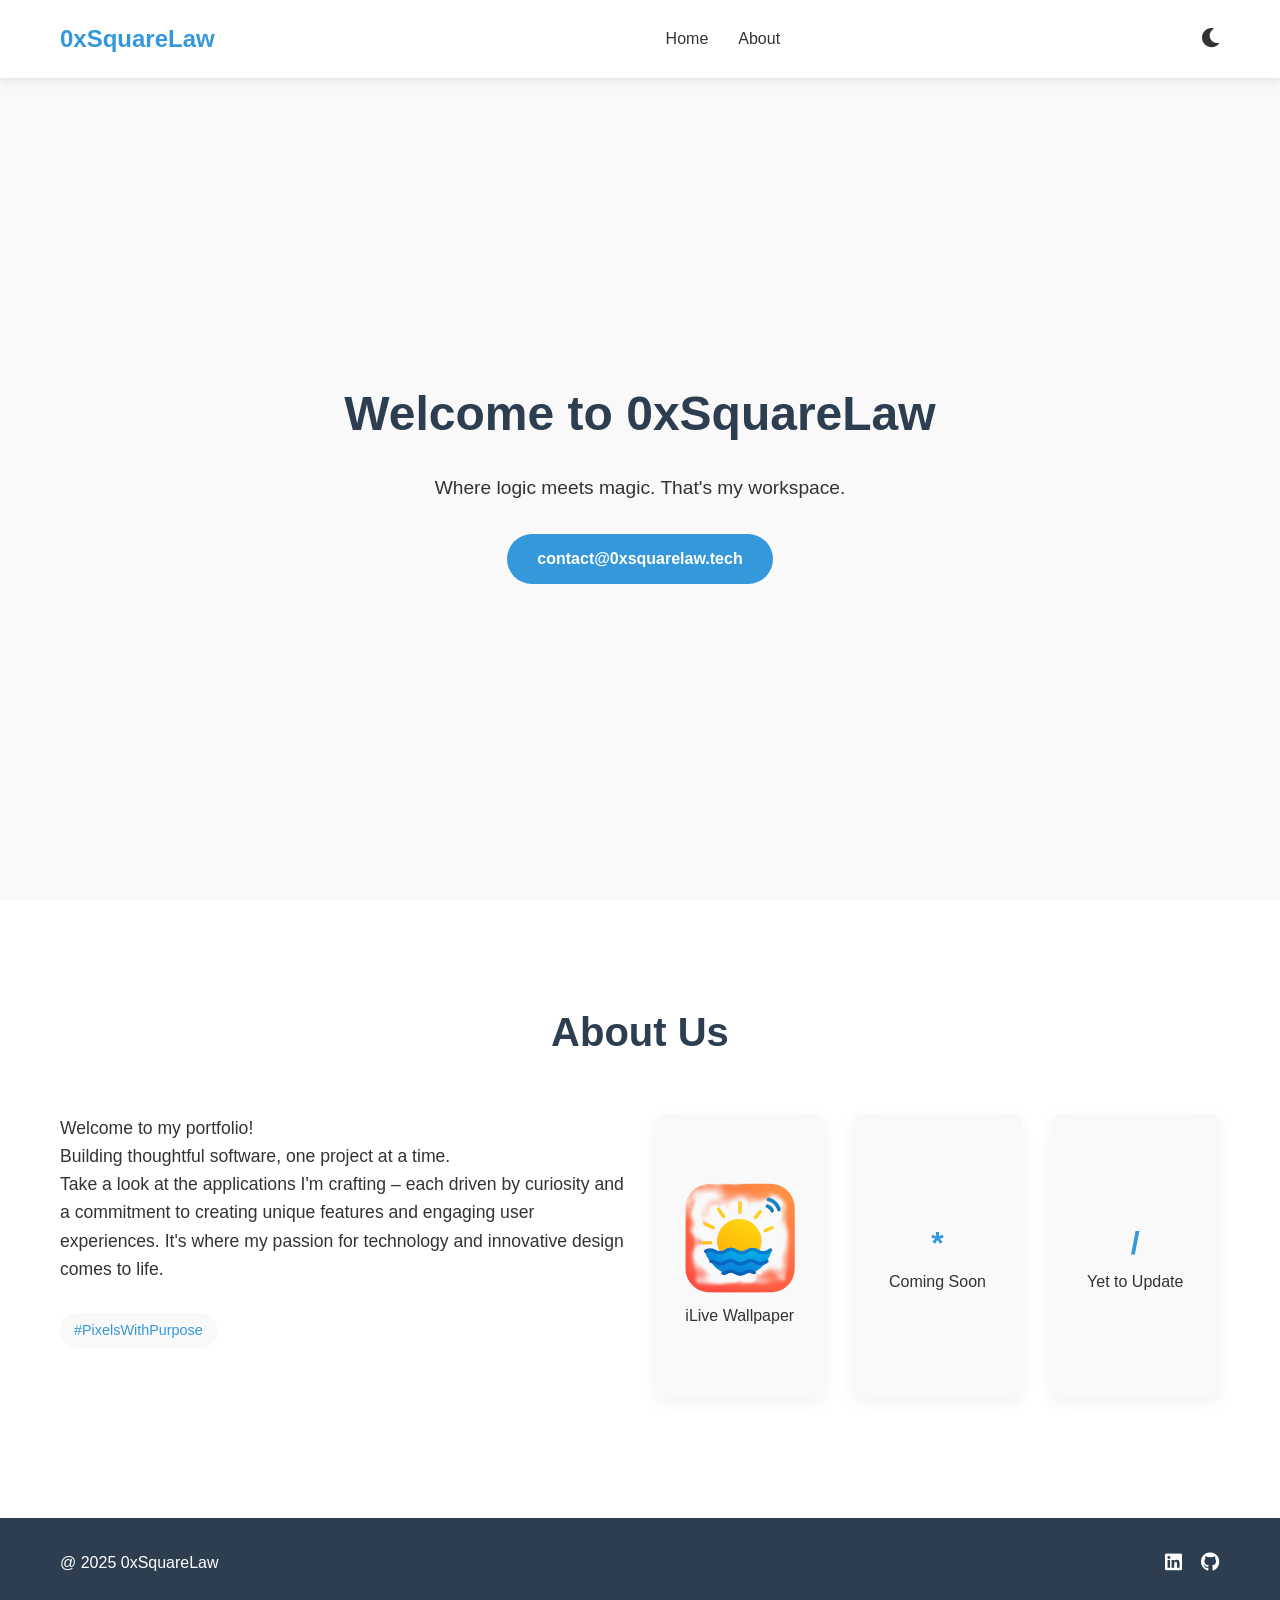
==== index.html @ e5b52858 "v1-web" ====
<!DOCTYPE html>
<html lang="en">
<head>
    <meta charset="UTF-8">
    <meta name="viewport" content="width=device-width, initial-scale=1.0">
    <title>0xSquareLaw</title>
    <link rel="stylesheet" href="styles.css">
    <link rel="stylesheet" href="https://cdnjs.cloudflare.com/ajax/libs/font-awesome/5.15.3/css/all.min.css">
</head>
<body>
    <header>
        <div class="container">
            <div class="logo">0xSquareLaw</div>
            <nav>
                <ul>
                    <li><a href="#home">Home</a></li>
                    <li><a href="#about">About</a></li>
                </ul>
            </nav>
            <div class="theme-toggle"><i class="fas fa-moon"></i></div>
        </div>
    </header>

    <section id="home" class="hero">
        <div class="container">
            <div class="hero-content">
                <h1 class="fade-in">Welcome to 0xSquareLaw</h1>
                <p class="fade-in">Where logic meets magic. That's my workspace.</p>
                <a href="mailto:contact@0xsquarelaw.tech" class="btn fade-in">contact@0xsquarelaw.tech</a>
            </div>
        </div>
    </section>

    <section id="about" class="about">
        <div class="container">
            <h2>About Us</h2>
            <div class="about-content">
                <div class="about-text">
                    <p>Welcome to my portfolio! </p>
                    <p>Building thoughtful software, one project at a time.</p>
                    <p>Take a look at the applications I'm crafting – each driven by curiosity and a commitment to creating unique features and engaging user experiences. It's where my passion for technology and innovative design comes to life.</p>
                    <div class="hashtags">
                        <span class="tag">#PixelsWithPurpose</span>
                    </div>
                </div>
                <div class="about-stats">
                    <a href="https://ilivewallpaper.0xsquarelaw.tech/" class="stat-link">
                        <div class="stat-box">
                            <img src="ilivewallpaper.webp" alt="ilivewallpaper">
                            <p>iLive Wallpaper</p>
                        </div>
                    </a>
                    <a href="https://github.com/0xsquarelaw/" class="stat-link">
                        <div class="stat-box">
                            <h3>*</h3>
                            <p>Coming Soon</p>
                        </div>
                    </a>
                    <a href="https://0xsquarelaw.tech/" class="stat-link">
                        <div class="stat-box">
                            <h3>/</h3>
                            <p>Yet to Update</p>
                        </div>
                    </a>
                </div>
            </div>
        </div>
    </section>

    <footer>
        <div class="container">
            <div class="copyright">
                <p>@ 2025 0xSquareLaw</p>
            </div>
            <div class="social-icons">
                <a href="https://linkedin.com/in/0xsquarelaw" target="_blank"><i class="fab fa-linkedin"></i></a>
                <a href="https://github.com/0xsquarelaw" target="_blank"><i class="fab fa-github"></i></a>
            </div>
        </div>
    </footer>

    <script src="script.js"></script>
</body>
</html>
---- styles.css ----
:root {
    --primary-color: #3498db;
    --secondary-color: #2c3e50;
    --text-color: #333;
    --bg-color: #fff;
    --light-bg: #f9f9f9;
    --dark-bg: #1a1a1a;
    --dark-text: #f4f4f4;
    --transition: all 0.3s ease;
}

.dark-mode {
    --text-color: #f4f4f4;
    --bg-color: #121212;
    --light-bg: #1e1e1e;
    --secondary-color: #3498db;
}

* {
    margin: 0;
    padding: 0;
    box-sizing: border-box;
}

html {
    scroll-behavior: smooth;
}

body {
    font-family: 'Segoe UI', Tahoma, Geneva, Verdana, sans-serif;
    line-height: 1.6;
    color: var(--text-color);
    background-color: var(--bg-color);
    transition: var(--transition);
}

.container {
    max-width: 1200px;
    margin: 0 auto;
    padding: 0 20px;
}

/* Header */
header {
    position: fixed;
    width: 100%;
    top: 0;
    background-color: var(--bg-color);
    box-shadow: 0 2px 10px rgba(0, 0, 0, 0.1);
    z-index: 1000;
    transition: var(--transition);
}

header .container {
    display: flex;
    justify-content: space-between;
    align-items: center;
    padding: 20px;
}

.logo {
    font-size: 1.5rem;
    font-weight: bold;
    color: var(--primary-color);
}

nav ul {
    display: flex;
    list-style: none;
}

nav ul li {
    margin-left: 30px;
}

nav ul li a {
    text-decoration: none;
    color: var(--text-color);
    font-weight: 500;
    transition: var(--transition);
}

nav ul li a:hover {
    color: var(--primary-color);
}

.theme-toggle {
    cursor: pointer;
    font-size: 1.2rem;
    transition: var(--transition);
}

.theme-toggle:hover {
    color: var(--primary-color);
}

/* Hero Section */
.hero {
    height: 100vh;
    display: flex;
    align-items: center;
    background-color: var(--light-bg);
    text-align: center;
    padding-top: 60px;
}

.hero-content {
    width: 100%;
    display: flex;
    flex-direction: column;
    align-items: center;
    justify-content: center;
}

.hero h1 {
    font-size: 3rem;
    margin-bottom: 20px;
    color: var(--secondary-color);
}

.hero p {
    font-size: 1.2rem;
    margin-bottom: 30px;
    max-width: 600px;
    margin-left: auto;
    margin-right: auto;
}

.btn {
    display: inline-block;
    background-color: var(--primary-color);
    color: #fff;
    padding: 12px 30px;
    border-radius: 30px;
    text-decoration: none;
    font-weight: 600;
    transition: var(--transition);
    border: none;
    cursor: pointer;
}

.btn:hover {
    background-color: var(--secondary-color);
    transform: translateY(-3px);
    box-shadow: 0 10px 20px rgba(0, 0, 0, 0.1);
}

/* About Section */
.about {
    padding: 100px 0;
    background-color: var(--bg-color);
}

.about h2 {
    text-align: center;
    font-size: 2.5rem;
    margin-bottom: 50px;
    color: var(--secondary-color);
}

.about-content {
    display: flex;
    flex-wrap: wrap;
    justify-content: space-between;
}

.about-text {
    flex: 1;
    min-width: 300px;
    padding-right: 30px;
    font-size: 1.1rem;
    text-align: left;
}

.about-text {
    width: 100%;
    margin-bottom: 40px;
    font-size: 1.1rem;
    text-align: left;
}

.hashtags {
    margin: 25px 0;
    display: flex;
    flex-wrap: wrap;
    justify-content: flex-start;
}

.tag {
    display: inline-block;
    background-color: var(--light-bg);
    color: var(--primary-color);
    padding: 6px 14px;
    border-radius: 20px;
    margin: 5px 10px 5px 0;
    font-size: 0.9rem;
    font-weight: 500;
    transition: var(--transition);
}

.tag:hover {
    background-color: var(--primary-color);
    color: white;
    transform: translateY(-3px);
}

.about-stats {
    flex: 1;
    min-width: 300px;
    display: flex;
    flex-wrap: wrap;
    justify-content: space-between;
    align-items: stretch;
}

.stat-link {
    width: 30%;
    text-decoration: none;
    color: var(--text-color);
    margin-bottom: 20px;
    display: flex;
}

.stat-box {
    background-color: var(--light-bg);
    padding: 30px;
    border-radius: 10px;
    text-align: center;
    width: 100%;
    display: flex;
    flex-direction: column;
    justify-content: center;
    box-shadow: 0 5px 15px rgba(0, 0, 0, 0.05);
    transition: var(--transition);
}

.stat-box img {
    max-width: 100%;
    max-height: 150px;
    object-fit: cover;
    margin-bottom: 10px;
}

.stat-link:hover .stat-box {
    transform: translateY(-10px);
    box-shadow: 0 15px 30px rgba(0, 0, 0, 0.1);
}

.stat-box h3 {
    font-size: 2rem;
    color: var(--primary-color);
}

/* Footer */
footer {
    background-color: var(--secondary-color);
    padding: 30px 0;
    color: #fff;
}

footer .container {
    display: flex;
    justify-content: space-between;
    align-items: center;
}

.social-icons a {
    color: #fff;
    margin-left: 15px;
    font-size: 1.2rem;
    transition: var(--transition);
}

.social-icons a:hover {
    color: var(--primary-color);
}

/* Animation */
.fade-in {
    opacity: 0;
    transform: translateY(20px);
    animation: fadeIn 0.8s forwards;
}

@keyframes fadeIn {
    to {
        opacity: 1;
        transform: translateY(0);
    }
}

.fade-in:nth-child(1) {
    animation-delay: 0.2s;
}

.fade-in:nth-child(2) {
    animation-delay: 0.4s;
}

.fade-in:nth-child(3) {
    animation-delay: 0.6s;
}

/* Responsive */
@media (max-width: 768px) {
    header .container {
        flex-direction: column;
        padding: 20px;
    }
    
    nav ul {
        margin-top: 20px;
        margin-bottom: 20px;
    }
    
    nav ul li {
        margin-left: 15px;
        margin-right: 15px;
    }
    
    .about-content {
        flex-direction: column;
    }
    
    .about-text {
        padding-right: 0;
        margin-bottom: 30px;
    }
    
    .stat-box {
        width: 100%;
        margin-bottom: 20px;
    }
    
    .stat-link {
        width: 100%;
    }
    
    footer .container {
        flex-direction: column;
    }
    
    .social-icons {
        margin-top: 20px;
    }
}
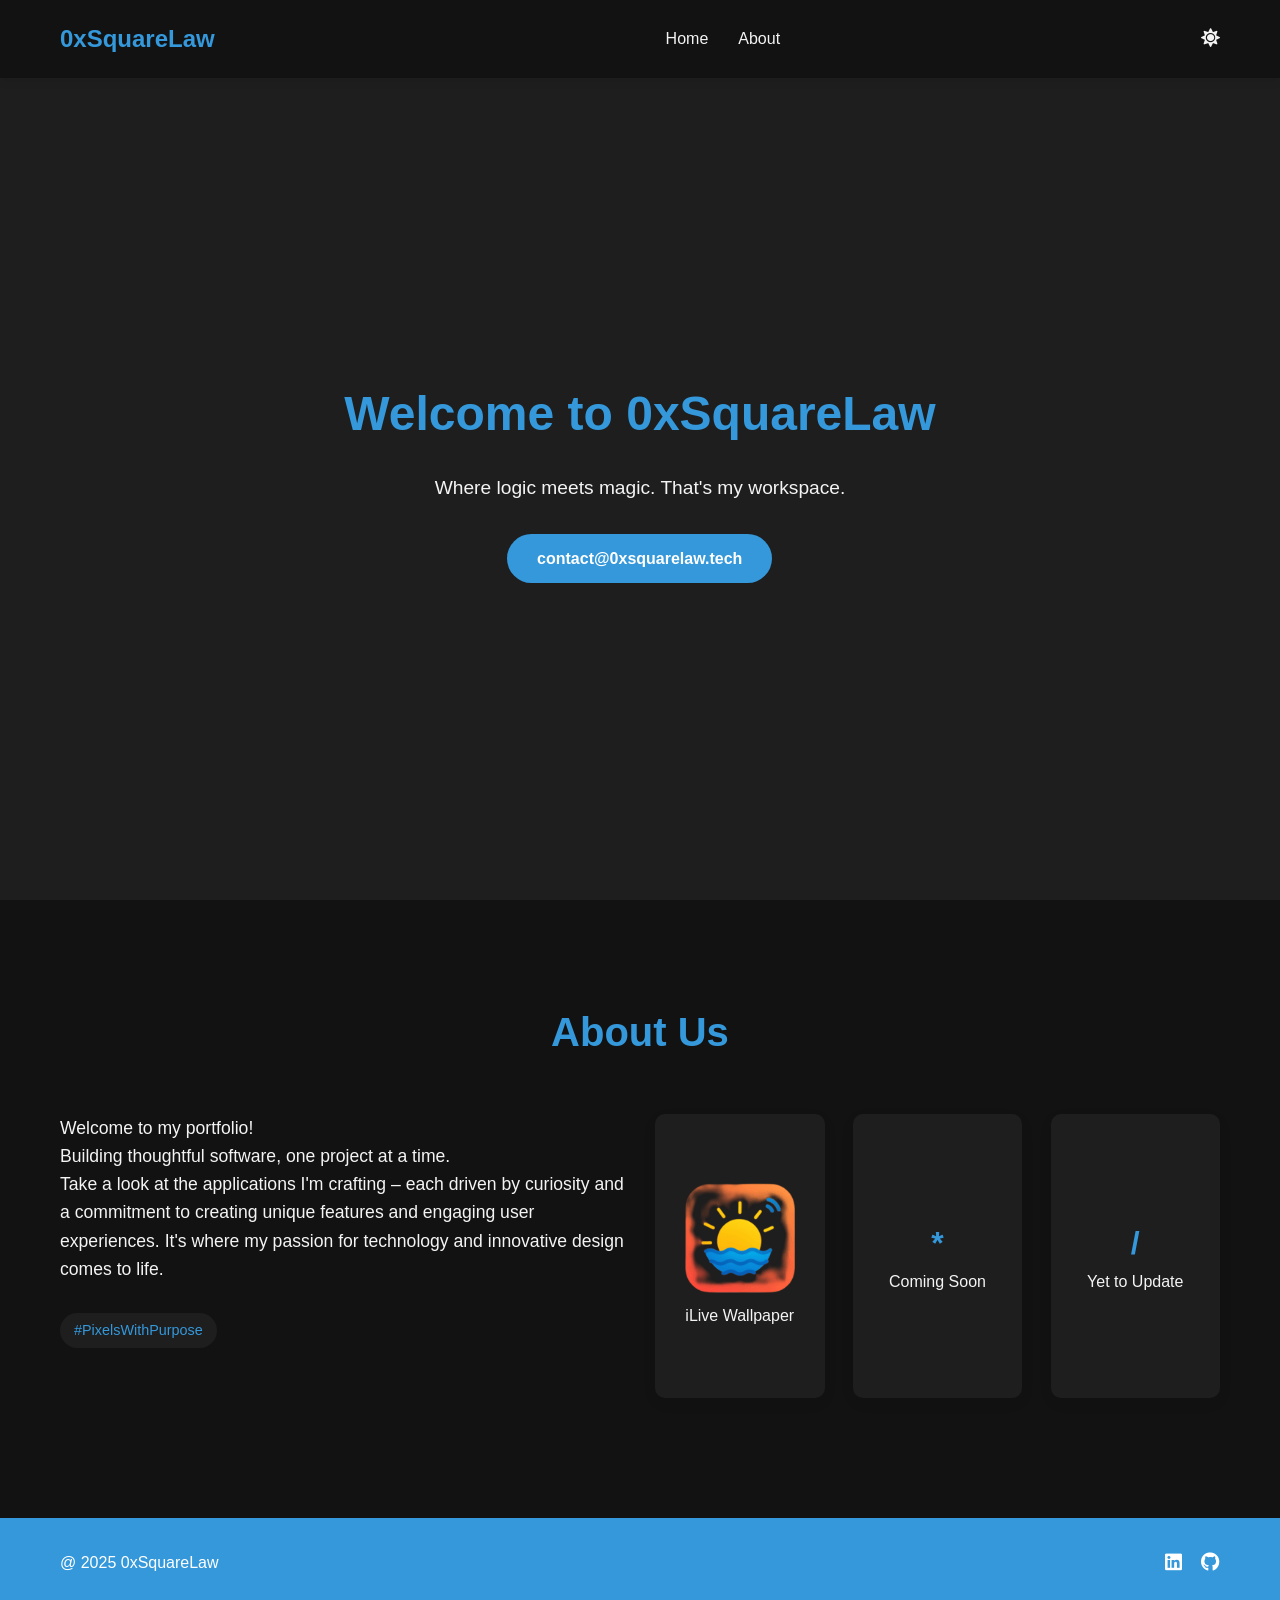
==== commit 7e3499dc: "Image Optimized" ====
--- a/index.html
+++ b/index.html
@@ -46,7 +46,7 @@
                 <div class="about-stats">
                     <a href="https://ilivewallpaper.0xsquarelaw.tech/" class="stat-link">
                         <div class="stat-box">
-                            <img src="ilivewallpaper.webp" alt="ilivewallpaper">
+                            <img src="ilivewallpaper-icon.png" alt="ilivewallpaper">
                             <p>iLive Wallpaper</p>
                         </div>
                     </a>
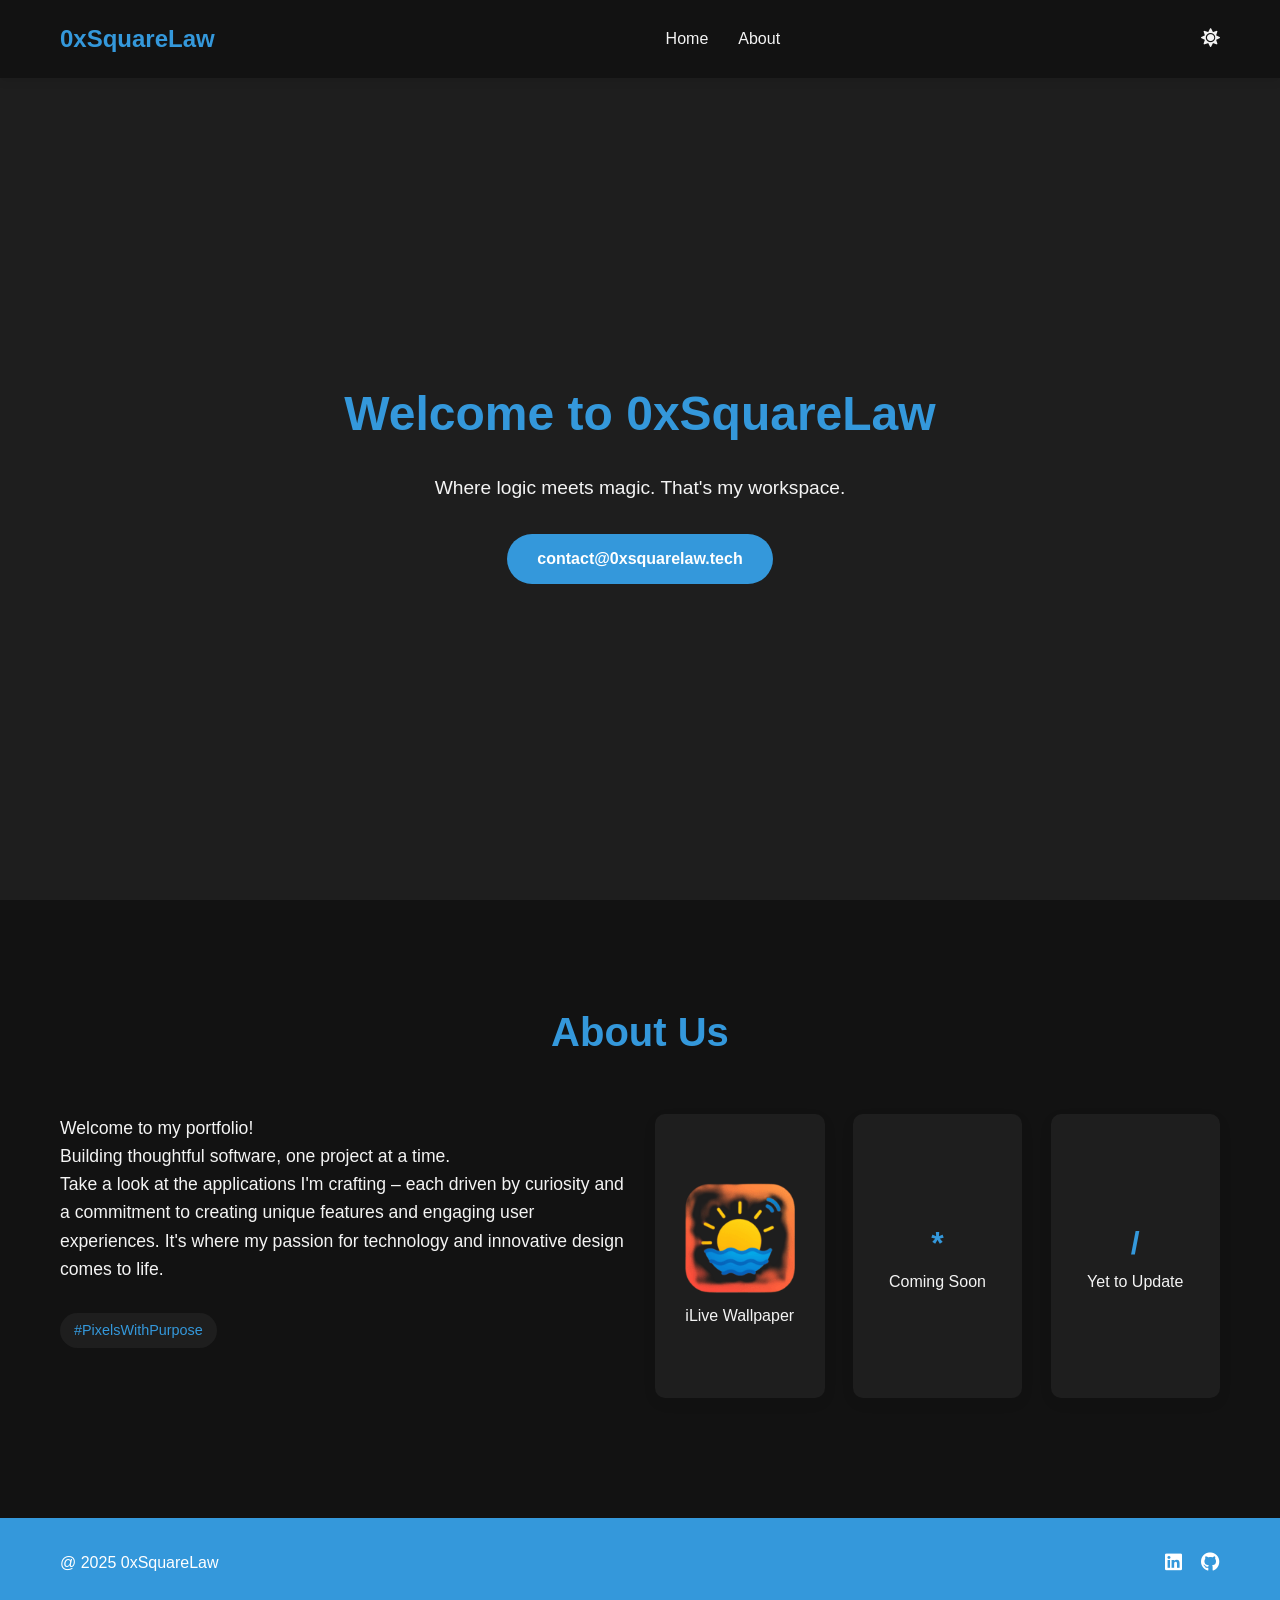
==== commit 67bb4ac7: "Fix HTML encoding issues in index.html" ====
--- a/index.html
+++ b/index.html
@@ -44,7 +44,7 @@
                     </div>
                 </div>
                 <div class="about-stats">
-                    <a href="https://ilivewallpaper.0xsquarelaw.tech/" class="stat-link">
+                    <a href="https://ilivewallpaper.pages.dev/" class="stat-link">
                         <div class="stat-box">
                             <img src="ilivewallpaper-icon.png" alt="ilivewallpaper">
                             <p>iLive Wallpaper</p>
@@ -81,4 +81,4 @@
 
     <script src="script.js"></script>
 </body>
-</html>+</html>
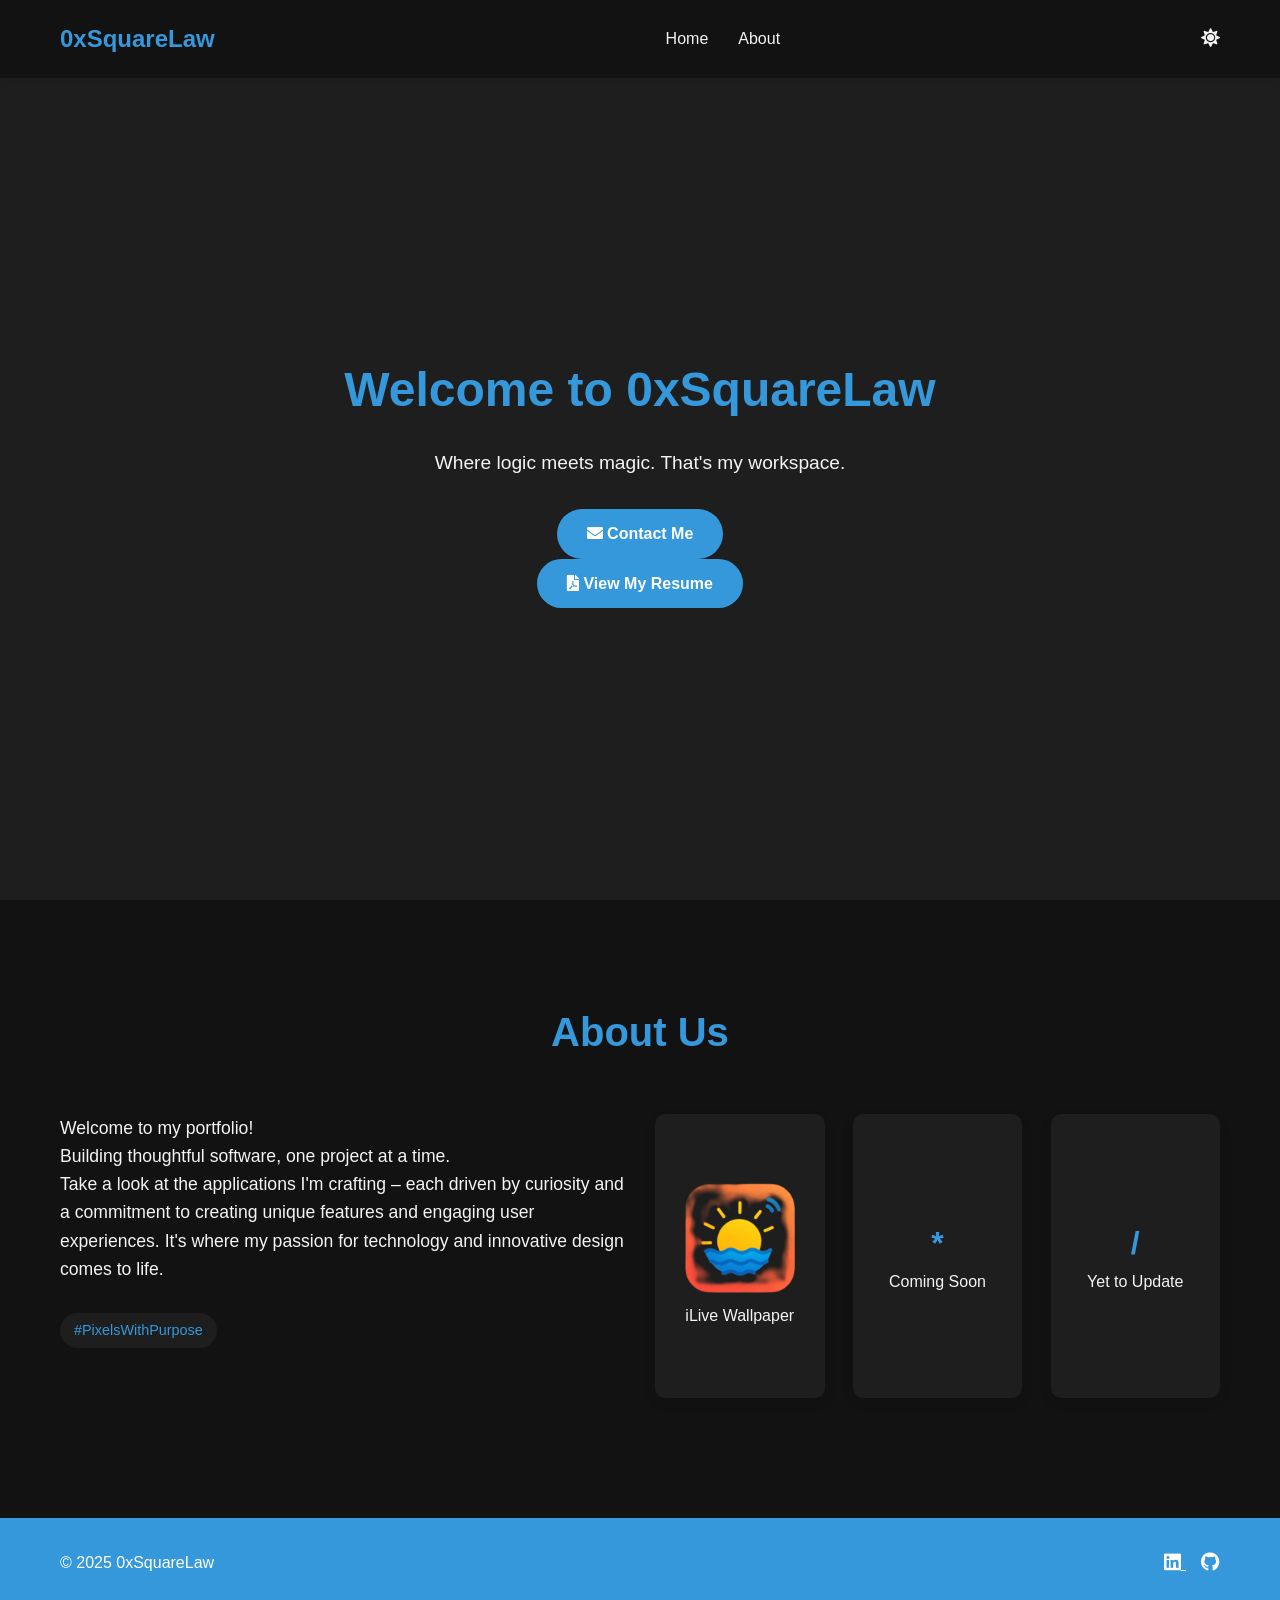
==== commit ab8f0d63: "Revise index.html with new content and structure Updated the HTML structure and added new features s" ====
--- a/index.html
+++ b/index.html
@@ -1,9 +1,11 @@
+
 <!DOCTYPE html>
 <html lang="en">
 <head>
     <meta charset="UTF-8">
     <meta name="viewport" content="width=device-width, initial-scale=1.0">
     <title>0xSquareLaw</title>
+
     <link rel="stylesheet" href="styles.css">
     <link rel="stylesheet" href="https://cdnjs.cloudflare.com/ajax/libs/font-awesome/5.15.3/css/all.min.css">
 </head>
@@ -17,7 +19,9 @@
                     <li><a href="#about">About</a></li>
                 </ul>
             </nav>
-            <div class="theme-toggle"><i class="fas fa-moon"></i></div>
+            <div class="theme-toggle">
+                <i class="fas fa-moon"></i>
+            </div>
         </div>
     </header>
 
@@ -26,7 +30,19 @@
             <div class="hero-content">
                 <h1 class="fade-in">Welcome to 0xSquareLaw</h1>
                 <p class="fade-in">Where logic meets magic. That's my workspace.</p>
-                <a href="mailto:contact@0xsquarelaw.tech" class="btn fade-in">contact@0xsquarelaw.tech</a>
+
+                <a href="mailto:contact@0xsquarelaw.tech" class="btn fade-in">
+                    <i class="fas fa-envelope"></i>
+                    Contact Me
+                </a>
+
+                <a href="https://github.com/0xsquarelaw/0xsquarelaw.github.io/raw/refs/heads/main/%28uPDATED%29Sumit_Kumar_Singh_Resume_s.pdf"
+                   class="btn fade-in"
+                   target="_blank"
+                   rel="noopener noreferrer">
+                    <i class="fas fa-file-pdf"></i>
+                    View My Resume
+                </a>
             </div>
         </div>
     </section>
@@ -34,28 +50,38 @@
     <section id="about" class="about">
         <div class="container">
             <h2>About Us</h2>
+
             <div class="about-content">
                 <div class="about-text">
-                    <p>Welcome to my portfolio! </p>
+                    <p>Welcome to my portfolio!</p>
                     <p>Building thoughtful software, one project at a time.</p>
-                    <p>Take a look at the applications I'm crafting – each driven by curiosity and a commitment to creating unique features and engaging user experiences. It's where my passion for technology and innovative design comes to life.</p>
+                    <p>
+                        Take a look at the applications I'm crafting – each driven by
+                        curiosity and a commitment to creating unique features and
+                        engaging user experiences. It's where my passion for
+                        technology and innovative design comes to life.
+                    </p>
+
                     <div class="hashtags">
                         <span class="tag">#PixelsWithPurpose</span>
                     </div>
                 </div>
+
                 <div class="about-stats">
                     <a href="https://ilivewallpaper.pages.dev/" class="stat-link">
                         <div class="stat-box">
-                            <img src="ilivewallpaper-icon.png" alt="ilivewallpaper">
+                            <img src="ilivewallpaper-icon.png" alt="iLive Wallpaper">
                             <p>iLive Wallpaper</p>
                         </div>
                     </a>
+
                     <a href="https://github.com/0xsquarelaw/" class="stat-link">
                         <div class="stat-box">
                             <h3>*</h3>
                             <p>Coming Soon</p>
                         </div>
                     </a>
+
                     <a href="https://0xsquarelaw.tech/" class="stat-link">
                         <div class="stat-box">
                             <h3>/</h3>
@@ -70,11 +96,23 @@
     <footer>
         <div class="container">
             <div class="copyright">
-                <p>@ 2025 0xSquareLaw</p>
+                <p>&copy; 2025 0xSquareLaw</p>
             </div>
+
             <div class="social-icons">
-                <a href="https://linkedin.com/in/0xsquarelaw" target="_blank"><i class="fab fa-linkedin"></i></a>
-                <a href="https://github.com/0xsquarelaw" target="_blank"><i class="fab fa-github"></i></a>
+                <a href="https://linkedin.com/in/0xsquarelaw"
+                   target="_blank"
+                   rel="noopener noreferrer"
+                   aria-label="LinkedIn">
+                    <i class="fab fa-linkedin"></i>
+                </a>
+
+                <a href="https://github.com/0xsquarelaw"
+                   target="_blank"
+                   rel="noopener noreferrer"
+                   aria-label="GitHub">
+                    <i class="fab fa-github"></i>
+                </a>
             </div>
         </div>
     </footer>
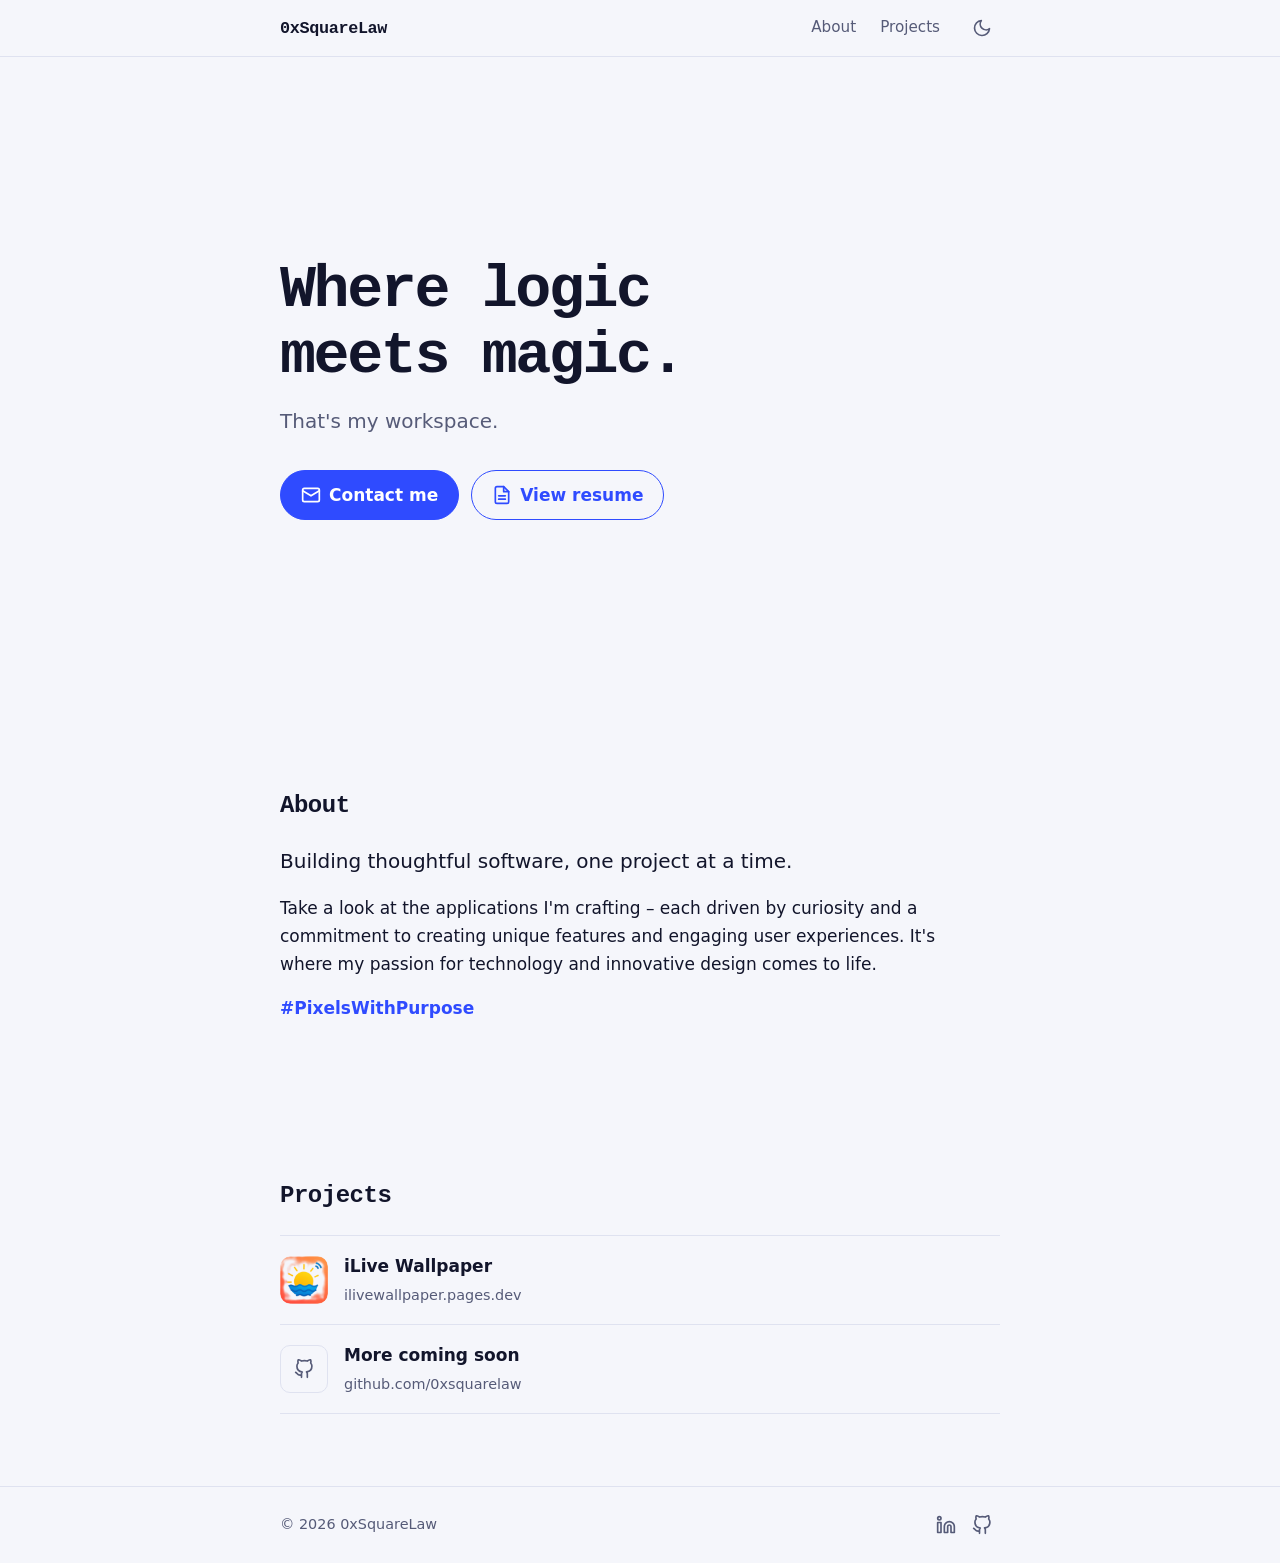
==== commit a278908a: "Add files via upload" ====
--- a/index.html
+++ b/index.html
@@ -1,122 +1,113 @@
-
-<!DOCTYPE html>
-<html lang="en">
-<head>
-    <meta charset="UTF-8">
-    <meta name="viewport" content="width=device-width, initial-scale=1.0">
-    <title>0xSquareLaw</title>
-
-    <link rel="stylesheet" href="styles.css">
-    <link rel="stylesheet" href="https://cdnjs.cloudflare.com/ajax/libs/font-awesome/5.15.3/css/all.min.css">
-</head>
-<body>
-    <header>
-        <div class="container">
-            <div class="logo">0xSquareLaw</div>
-            <nav>
-                <ul>
-                    <li><a href="#home">Home</a></li>
-                    <li><a href="#about">About</a></li>
-                </ul>
-            </nav>
-            <div class="theme-toggle">
-                <i class="fas fa-moon"></i>
-            </div>
-        </div>
-    </header>
-
-    <section id="home" class="hero">
-        <div class="container">
-            <div class="hero-content">
-                <h1 class="fade-in">Welcome to 0xSquareLaw</h1>
-                <p class="fade-in">Where logic meets magic. That's my workspace.</p>
-
-                <a href="mailto:contact@0xsquarelaw.tech" class="btn fade-in">
-                    <i class="fas fa-envelope"></i>
-                    Contact Me
-                </a>
-
-                <a href="https://github.com/0xsquarelaw/0xsquarelaw.github.io/raw/refs/heads/main/%28uPDATED%29Sumit_Kumar_Singh_Resume_s.pdf"
-                   class="btn fade-in"
-                   target="_blank"
-                   rel="noopener noreferrer">
-                    <i class="fas fa-file-pdf"></i>
-                    View My Resume
-                </a>
-            </div>
-        </div>
-    </section>
-
-    <section id="about" class="about">
-        <div class="container">
-            <h2>About Us</h2>
-
-            <div class="about-content">
-                <div class="about-text">
-                    <p>Welcome to my portfolio!</p>
-                    <p>Building thoughtful software, one project at a time.</p>
-                    <p>
-                        Take a look at the applications I'm crafting – each driven by
-                        curiosity and a commitment to creating unique features and
-                        engaging user experiences. It's where my passion for
-                        technology and innovative design comes to life.
-                    </p>
-
-                    <div class="hashtags">
-                        <span class="tag">#PixelsWithPurpose</span>
-                    </div>
-                </div>
-
-                <div class="about-stats">
-                    <a href="https://ilivewallpaper.pages.dev/" class="stat-link">
-                        <div class="stat-box">
-                            <img src="ilivewallpaper-icon.png" alt="iLive Wallpaper">
-                            <p>iLive Wallpaper</p>
-                        </div>
-                    </a>
-
-                    <a href="https://github.com/0xsquarelaw/" class="stat-link">
-                        <div class="stat-box">
-                            <h3>*</h3>
-                            <p>Coming Soon</p>
-                        </div>
-                    </a>
-
-                    <a href="https://0xsquarelaw.tech/" class="stat-link">
-                        <div class="stat-box">
-                            <h3>/</h3>
-                            <p>Yet to Update</p>
-                        </div>
-                    </a>
-                </div>
-            </div>
-        </div>
-    </section>
-
-    <footer>
-        <div class="container">
-            <div class="copyright">
-                <p>&copy; 2025 0xSquareLaw</p>
-            </div>
-
-            <div class="social-icons">
-                <a href="https://linkedin.com/in/0xsquarelaw"
-                   target="_blank"
-                   rel="noopener noreferrer"
-                   aria-label="LinkedIn">
-                    <i class="fab fa-linkedin"></i>
-                </a>
-
-                <a href="https://github.com/0xsquarelaw"
-                   target="_blank"
-                   rel="noopener noreferrer"
-                   aria-label="GitHub">
-                    <i class="fab fa-github"></i>
-                </a>
-            </div>
-        </div>
-    </footer>
-
-    <script src="script.js"></script>
-</body>
-</html>
+<!DOCTYPE html>
+<html lang="en">
+<head>
+<meta charset="utf-8">
+<meta name="viewport" content="width=device-width, initial-scale=1">
+<title>0xSquareLaw</title>
+<meta name="description" content="Portfolio of 0xSquareLaw. Building thoughtful software, one project at a time.">
+<meta property="og:title" content="0xSquareLaw">
+<meta property="og:description" content="Building thoughtful software, one project at a time.">
+<meta name="color-scheme" content="light dark">
+<link rel="icon" type="image/svg+xml" href="data:image/svg+xml,%3Csvg xmlns='http://www.w3.org/2000/svg' viewBox='0 0 32 32'%3E%3Crect width='32' height='32' rx='7' fill='%232f4bff'/%3E%3Ctext x='16' y='21.5' font-size='15' font-weight='700' text-anchor='middle' fill='white' font-family='monospace'%3E0x%3C/text%3E%3C/svg%3E">
+<!-- Set theme before first paint (no flash). Saved choice wins, otherwise follow the system. -->
+<script>try{var t=localStorage.theme}catch(e){}document.documentElement.dataset.theme=t||(matchMedia('(prefers-color-scheme:dark)').matches?'dark':'light')</script>
+<link rel="stylesheet" href="styles.css">
+</head>
+<body>
+
+<!-- Icon sprite (replaces the Font Awesome download) -->
+<svg width="0" height="0" style="position:absolute" aria-hidden="true">
+  <symbol id="i-moon" viewBox="0 0 24 24"><path d="M21 12.79A9 9 0 1 1 11.21 3 7 7 0 0 0 21 12.79z"/></symbol>
+  <symbol id="i-sun" viewBox="0 0 24 24"><circle cx="12" cy="12" r="5"/><path d="M12 1v2M12 21v2M4.22 4.22l1.42 1.42M18.36 18.36l1.42 1.42M1 12h2M21 12h2M4.22 19.78l1.42-1.42M18.36 5.64l1.42-1.42"/></symbol>
+  <symbol id="i-mail" viewBox="0 0 24 24"><rect x="2" y="4" width="20" height="16" rx="2"/><path d="m22 7-10 6L2 7"/></symbol>
+  <symbol id="i-file" viewBox="0 0 24 24"><path d="M14 2H6a2 2 0 0 0-2 2v16a2 2 0 0 0 2 2h12a2 2 0 0 0 2-2V8z"/><path d="M14 2v6h6M16 13H8M16 17H8"/></symbol>
+  <symbol id="i-download" viewBox="0 0 24 24"><path d="M21 15v4a2 2 0 0 1-2 2H5a2 2 0 0 1-2-2v-4"/><path d="m7 10 5 5 5-5M12 15V3"/></symbol>
+  <symbol id="i-close" viewBox="0 0 24 24"><path d="M18 6 6 18M6 6l12 12"/></symbol>
+  <symbol id="i-github" viewBox="0 0 24 24"><path d="M9 19c-5 1.5-5-2.5-7-3m14 6v-3.87a3.37 3.37 0 0 0-.94-2.61c3.14-.35 6.44-1.54 6.44-7A5.44 5.44 0 0 0 20 4.77 5.07 5.07 0 0 0 19.91 1S18.73.65 16 2.48a13.38 13.38 0 0 0-7 0C6.27.65 5.09 1 5.09 1A5.07 5.07 0 0 0 5 4.77a5.44 5.44 0 0 0-1.5 3.78c0 5.42 3.3 6.61 6.44 7A3.37 3.37 0 0 0 9 18.13V22"/></symbol>
+  <symbol id="i-linkedin" viewBox="0 0 24 24"><path d="M16 8a6 6 0 0 1 6 6v7h-4v-7a2 2 0 0 0-2-2 2 2 0 0 0-2 2v7h-4v-7a6 6 0 0 1 6-6z"/><rect x="2" y="9" width="4" height="12"/><circle cx="4" cy="4" r="2"/></symbol>
+</svg>
+
+<header>
+  <div class="wrap bar">
+    <a class="logo" href="#">0xSquareLaw</a>
+    <nav>
+      <a href="#about">About</a>
+      <a href="#projects">Projects</a>
+    </nav>
+    <button class="icon" id="theme" type="button" aria-label="Toggle light/dark theme" title="Toggle theme">
+      <svg class="i moon"><use href="#i-moon"/></svg>
+      <svg class="i sun"><use href="#i-sun"/></svg>
+    </button>
+  </div>
+</header>
+
+<main>
+  <section class="hero">
+    <div class="wrap">
+      <h1>Where logic<br>meets magic.</h1>
+      <p>That's my workspace.</p>
+      <div class="actions">
+        <a class="btn" href="mailto:contact@0xsquarelaw.tech">
+          <svg class="i"><use href="#i-mail"/></svg>Contact me
+        </a>
+        <!-- Rename the PDF in your repo to resume.pdf -->
+        <a class="btn alt" id="resume" href="resume.pdf" target="_blank" rel="noopener">
+          <svg class="i"><use href="#i-file"/></svg>View resume
+        </a>
+      </div>
+    </div>
+  </section>
+
+  <section id="about">
+    <div class="wrap">
+      <h2>About</h2>
+      <p class="lead">Building thoughtful software, one project at a time.</p>
+      <p>Take a look at the applications I'm crafting – each driven by curiosity and a commitment to creating unique features and engaging user experiences. It's where my passion for technology and innovative design comes to life.</p>
+      <p class="tag">#PixelsWithPurpose</p>
+    </div>
+  </section>
+
+  <section id="projects">
+    <div class="wrap">
+      <h2>Projects</h2>
+      <ul class="work">
+        <li>
+          <a href="https://ilivewallpaper.pages.dev/" target="_blank" rel="noopener">
+            <img src="ilivewallpaper-icon.png" alt="" width="48" height="48" loading="lazy" decoding="async">
+            <span><b>iLive Wallpaper</b><small>ilivewallpaper.pages.dev</small></span>
+          </a>
+        </li>
+        <li>
+          <a href="https://github.com/0xsquarelaw" target="_blank" rel="noopener">
+            <span class="ico"><svg class="i"><use href="#i-github"/></svg></span>
+            <span><b>More coming soon</b><small>github.com/0xsquarelaw</small></span>
+          </a>
+        </li>
+      </ul>
+    </div>
+  </section>
+</main>
+
+<footer>
+  <div class="wrap">
+    <span>&copy; <span id="y">2026</span> 0xSquareLaw</span>
+    <div class="social">
+      <a class="icon" href="https://linkedin.com/in/0xsquarelaw" target="_blank" rel="noopener" aria-label="LinkedIn"><svg class="i"><use href="#i-linkedin"/></svg></a>
+      <a class="icon" href="https://github.com/0xsquarelaw" target="_blank" rel="noopener" aria-label="GitHub"><svg class="i"><use href="#i-github"/></svg></a>
+    </div>
+  </div>
+</footer>
+
+<!-- Resume preview: the PDF only loads when the dialog is opened -->
+<dialog id="pdf" aria-label="Resume preview">
+  <div class="dhead">
+    <b>Resume</b>
+    <a class="icon" href="resume.pdf" download aria-label="Download resume" title="Download"><svg class="i"><use href="#i-download"/></svg></a>
+    <form method="dialog"><button class="icon" aria-label="Close preview" title="Close"><svg class="i"><use href="#i-close"/></svg></button></form>
+  </div>
+  <iframe title="Resume PDF"></iframe>
+</dialog>
+
+<script src="script.js"></script>
+</body>
+</html>
--- a/styles.css
+++ b/styles.css
@@ -1,346 +1,144 @@
-:root {
-    --primary-color: #3498db;
-    --secondary-color: #2c3e50;
-    --text-color: #333;
-    --bg-color: #fff;
-    --light-bg: #f9f9f9;
-    --dark-bg: #1a1a1a;
-    --dark-text: #f4f4f4;
-    --transition: all 0.3s ease;
-}
-
-.dark-mode {
-    --text-color: #f4f4f4;
-    --bg-color: #121212;
-    --light-bg: #1e1e1e;
-    --secondary-color: #3498db;
-}
-
-* {
-    margin: 0;
-    padding: 0;
-    box-sizing: border-box;
-}
-
-html {
-    scroll-behavior: smooth;
-}
-
-body {
-    font-family: 'Segoe UI', Tahoma, Geneva, Verdana, sans-serif;
-    line-height: 1.6;
-    color: var(--text-color);
-    background-color: var(--bg-color);
-    transition: var(--transition);
-}
-
-.container {
-    max-width: 1200px;
-    margin: 0 auto;
-    padding: 0 20px;
-}
-
-/* Header */
-header {
-    position: fixed;
-    width: 100%;
-    top: 0;
-    background-color: var(--bg-color);
-    box-shadow: 0 2px 10px rgba(0, 0, 0, 0.1);
-    z-index: 1000;
-    transition: var(--transition);
-}
-
-header .container {
-    display: flex;
-    justify-content: space-between;
-    align-items: center;
-    padding: 20px;
-}
-
-.logo {
-    font-size: 1.5rem;
-    font-weight: bold;
-    color: var(--primary-color);
-}
-
-nav ul {
-    display: flex;
-    list-style: none;
-}
-
-nav ul li {
-    margin-left: 30px;
-}
-
-nav ul li a {
-    text-decoration: none;
-    color: var(--text-color);
-    font-weight: 500;
-    transition: var(--transition);
-}
-
-nav ul li a:hover {
-    color: var(--primary-color);
-}
-
-.theme-toggle {
-    cursor: pointer;
-    font-size: 1.2rem;
-    transition: var(--transition);
-}
-
-.theme-toggle:hover {
-    color: var(--primary-color);
-}
-
-/* Hero Section */
-.hero {
-    height: 100vh;
-    display: flex;
-    align-items: center;
-    background-color: var(--light-bg);
-    text-align: center;
-    padding-top: 60px;
-}
-
-.hero-content {
-    width: 100%;
-    display: flex;
-    flex-direction: column;
-    align-items: center;
-    justify-content: center;
-}
-
-.hero h1 {
-    font-size: 3rem;
-    margin-bottom: 20px;
-    color: var(--secondary-color);
-}
-
-.hero p {
-    font-size: 1.2rem;
-    margin-bottom: 30px;
-    max-width: 600px;
-    margin-left: auto;
-    margin-right: auto;
-}
-
-.btn {
-    display: inline-block;
-    background-color: var(--primary-color);
-    color: #fff;
-    padding: 12px 30px;
-    border-radius: 30px;
-    text-decoration: none;
-    font-weight: 600;
-    transition: var(--transition);
-    border: none;
-    cursor: pointer;
-}
-
-.btn:hover {
-    background-color: var(--secondary-color);
-    transform: translateY(-3px);
-    box-shadow: 0 10px 20px rgba(0, 0, 0, 0.1);
-}
-
-/* About Section */
-.about {
-    padding: 100px 0;
-    background-color: var(--bg-color);
-}
-
-.about h2 {
-    text-align: center;
-    font-size: 2.5rem;
-    margin-bottom: 50px;
-    color: var(--secondary-color);
-}
-
-.about-content {
-    display: flex;
-    flex-wrap: wrap;
-    justify-content: space-between;
-}
-
-.about-text {
-    flex: 1;
-    min-width: 300px;
-    padding-right: 30px;
-    font-size: 1.1rem;
-    text-align: left;
-}
-
-.about-text {
-    width: 100%;
-    margin-bottom: 40px;
-    font-size: 1.1rem;
-    text-align: left;
-}
-
-.hashtags {
-    margin: 25px 0;
-    display: flex;
-    flex-wrap: wrap;
-    justify-content: flex-start;
-}
-
-.tag {
-    display: inline-block;
-    background-color: var(--light-bg);
-    color: var(--primary-color);
-    padding: 6px 14px;
-    border-radius: 20px;
-    margin: 5px 10px 5px 0;
-    font-size: 0.9rem;
-    font-weight: 500;
-    transition: var(--transition);
-}
-
-.tag:hover {
-    background-color: var(--primary-color);
-    color: white;
-    transform: translateY(-3px);
-}
-
-.about-stats {
-    flex: 1;
-    min-width: 300px;
-    display: flex;
-    flex-wrap: wrap;
-    justify-content: space-between;
-    align-items: stretch;
-}
-
-.stat-link {
-    width: 30%;
-    text-decoration: none;
-    color: var(--text-color);
-    margin-bottom: 20px;
-    display: flex;
-}
-
-.stat-box {
-    background-color: var(--light-bg);
-    padding: 30px;
-    border-radius: 10px;
-    text-align: center;
-    width: 100%;
-    display: flex;
-    flex-direction: column;
-    justify-content: center;
-    box-shadow: 0 5px 15px rgba(0, 0, 0, 0.05);
-    transition: var(--transition);
-}
-
-.stat-box img {
-    max-width: 100%;
-    max-height: 150px;
-    object-fit: cover;
-    margin-bottom: 10px;
-}
-
-.stat-link:hover .stat-box {
-    transform: translateY(-10px);
-    box-shadow: 0 15px 30px rgba(0, 0, 0, 0.1);
-}
-
-.stat-box h3 {
-    font-size: 2rem;
-    color: var(--primary-color);
-}
-
-/* Footer */
-footer {
-    background-color: var(--secondary-color);
-    padding: 30px 0;
-    color: #fff;
-}
-
-footer .container {
-    display: flex;
-    justify-content: space-between;
-    align-items: center;
-}
-
-.social-icons a {
-    color: #fff;
-    margin-left: 15px;
-    font-size: 1.2rem;
-    transition: var(--transition);
-}
-
-.social-icons a:hover {
-    color: var(--primary-color);
-}
-
-/* Animation */
-.fade-in {
-    opacity: 0;
-    transform: translateY(20px);
-    animation: fadeIn 0.8s forwards;
-}
-
-@keyframes fadeIn {
-    to {
-        opacity: 1;
-        transform: translateY(0);
-    }
-}
-
-.fade-in:nth-child(1) {
-    animation-delay: 0.2s;
-}
-
-.fade-in:nth-child(2) {
-    animation-delay: 0.4s;
-}
-
-.fade-in:nth-child(3) {
-    animation-delay: 0.6s;
-}
-
-/* Responsive */
-@media (max-width: 768px) {
-    header .container {
-        flex-direction: column;
-        padding: 20px;
-    }
-    
-    nav ul {
-        margin-top: 20px;
-        margin-bottom: 20px;
-    }
-    
-    nav ul li {
-        margin-left: 15px;
-        margin-right: 15px;
-    }
-    
-    .about-content {
-        flex-direction: column;
-    }
-    
-    .about-text {
-        padding-right: 0;
-        margin-bottom: 30px;
-    }
-    
-    .stat-box {
-        width: 100%;
-        margin-bottom: 20px;
-    }
-    
-    .stat-link {
-        width: 100%;
-    }
-    
-    footer .container {
-        flex-direction: column;
-    }
-    
-    .social-icons {
-        margin-top: 20px;
-    }
-}+/* ---------- Theme ---------- */
+:root {
+  --bg: #f5f6fb;
+  --ink: #12152b;
+  --muted: #565b78;
+  --rule: #dfe2f0;
+  --accent: #2f4bff;
+  --on-accent: #fff;
+  --mono: ui-monospace, "SF Mono", Menlo, Consolas, "Liberation Mono", monospace;
+  color-scheme: light;
+}
+
+:root[data-theme="dark"] {
+  --bg: #0e1224;
+  --ink: #e9ecf8;
+  --muted: #98a0c0;
+  --rule: #262d4d;
+  --accent: #8da2ff;
+  --on-accent: #0e1224;
+  color-scheme: dark;
+}
+
+/* ---------- Base ---------- */
+*, ::before, ::after { box-sizing: border-box; margin: 0; padding: 0; }
+
+html { scroll-padding-top: 72px; }
+
+body {
+  font: 1.0625rem/1.65 system-ui, -apple-system, "Segoe UI", Roboto, "Helvetica Neue", sans-serif;
+  color: var(--ink);
+  background: var(--bg);
+  -webkit-font-smoothing: antialiased;
+}
+
+a { color: inherit; }
+:focus-visible { outline: 2px solid var(--accent); outline-offset: 3px; }
+
+.wrap { width: 100%; max-width: 760px; margin: 0 auto; padding: 0 20px; }
+
+svg.i {
+  width: 20px; height: 20px; flex: none;
+  fill: none; stroke: currentColor;
+  stroke-width: 2; stroke-linecap: round; stroke-linejoin: round;
+}
+
+.icon {
+  display: grid; place-items: center;
+  width: 36px; height: 36px;
+  border: 0; border-radius: 8px;
+  background: none; color: var(--muted);
+  cursor: pointer; text-decoration: none;
+}
+.icon:hover { color: var(--ink); background: var(--rule); }
+
+/* ---------- Header ---------- */
+header {
+  position: sticky; top: 0; z-index: 10;
+  background: var(--bg);
+  border-bottom: 1px solid var(--rule);
+}
+@supports (background: color-mix(in srgb, red, blue)) {
+  header {
+    background: color-mix(in srgb, var(--bg) 88%, transparent);
+    backdrop-filter: blur(10px);
+  }
+}
+
+.bar { --g: clamp(12px, 3vw, 24px); display: flex; align-items: center; gap: var(--g); height: 56px; }
+.logo { margin-right: auto; font: 700 1.05rem var(--mono); letter-spacing: -.02em; text-decoration: none; }
+nav { display: flex; gap: var(--g); }
+nav a { color: var(--muted); font-size: .95rem; text-decoration: none; }
+nav a:hover { color: var(--ink); }
+
+/* Show the icon for the mode you'd switch to */
+.sun { display: none; }
+[data-theme="dark"] .sun { display: block; }
+[data-theme="dark"] .moon { display: none; }
+
+/* ---------- Sections ---------- */
+section { padding: 72px 0; }
+
+h2 { font: 700 1.5rem/1.2 var(--mono); letter-spacing: -.02em; margin-bottom: 24px; }
+
+/* Hero */
+.hero { display: flex; align-items: center; min-height: 75vh; min-height: calc(80svh - 57px); padding: 64px 0; }
+.hero h1 { font: 700 clamp(2.25rem, 8vw, 3.75rem)/1.1 var(--mono); letter-spacing: -.04em; }
+.hero p { margin: 16px 0 32px; font-size: 1.25rem; color: var(--muted); }
+
+.actions { display: flex; flex-wrap: wrap; gap: 12px; }
+
+.btn {
+  display: inline-flex; align-items: center; gap: 8px;
+  padding: 10px 20px;
+  border: 1.5px solid var(--accent); border-radius: 999px;
+  background: var(--accent); color: var(--on-accent);
+  font-weight: 600; text-decoration: none;
+  transition: background-color .15s, color .15s;
+}
+.btn:hover { background: transparent; color: var(--accent); }
+.btn.alt { background: transparent; color: var(--accent); }
+.btn.alt:hover { background: var(--accent); color: var(--on-accent); }
+
+/* About */
+#about p { max-width: 62ch; margin-bottom: 16px; }
+#about .lead { font-size: 1.25rem; }
+#about .tag { color: var(--accent); font-weight: 600; }
+
+/* Projects */
+.work { list-style: none; border-bottom: 1px solid var(--rule); }
+.work a { display: flex; align-items: center; gap: 16px; padding: 16px 0; border-top: 1px solid var(--rule); text-decoration: none; }
+.work a:hover b { color: var(--accent); }
+.work b { display: block; }
+.work small { color: var(--muted); font-size: .9rem; }
+.work img, .ico { width: 48px; height: 48px; flex: none; border-radius: 10px; }
+.work img { object-fit: cover; }
+.ico { display: grid; place-items: center; border: 1px solid var(--rule); color: var(--muted); }
+
+/* ---------- Footer ---------- */
+footer { border-top: 1px solid var(--rule); padding: 20px 0; color: var(--muted); font-size: .9rem; }
+footer .wrap { display: flex; justify-content: space-between; align-items: center; gap: 12px; }
+.social { display: flex; }
+
+/* ---------- Resume preview ---------- */
+dialog {
+  margin: auto; width: min(880px, 94vw); max-width: none;
+  height: 90vh; height: 90svh; max-height: none;
+  overflow: hidden;
+  border: 1px solid var(--rule); border-radius: 10px;
+  background: var(--bg); color: var(--ink);
+}
+dialog[open] { display: flex; flex-direction: column; }
+dialog::backdrop { background: rgb(8 10 25 / .72); }
+body:has(dialog[open]) { overflow: hidden; }
+
+.dhead { display: flex; align-items: center; gap: 4px; padding: 6px 6px 6px 16px; border-bottom: 1px solid var(--rule); }
+.dhead b { margin-right: auto; }
+dialog iframe { flex: 1; width: 100%; border: 0; background: #fff; }
+
+/* ---------- Motion (one entrance, respects reduced-motion) ---------- */
+@media (prefers-reduced-motion: no-preference) {
+  html { scroll-behavior: smooth; }
+  .hero .wrap { animation: rise .7s ease-out both; }
+}
+@keyframes rise { from { opacity: 0; transform: translateY(14px); } }
